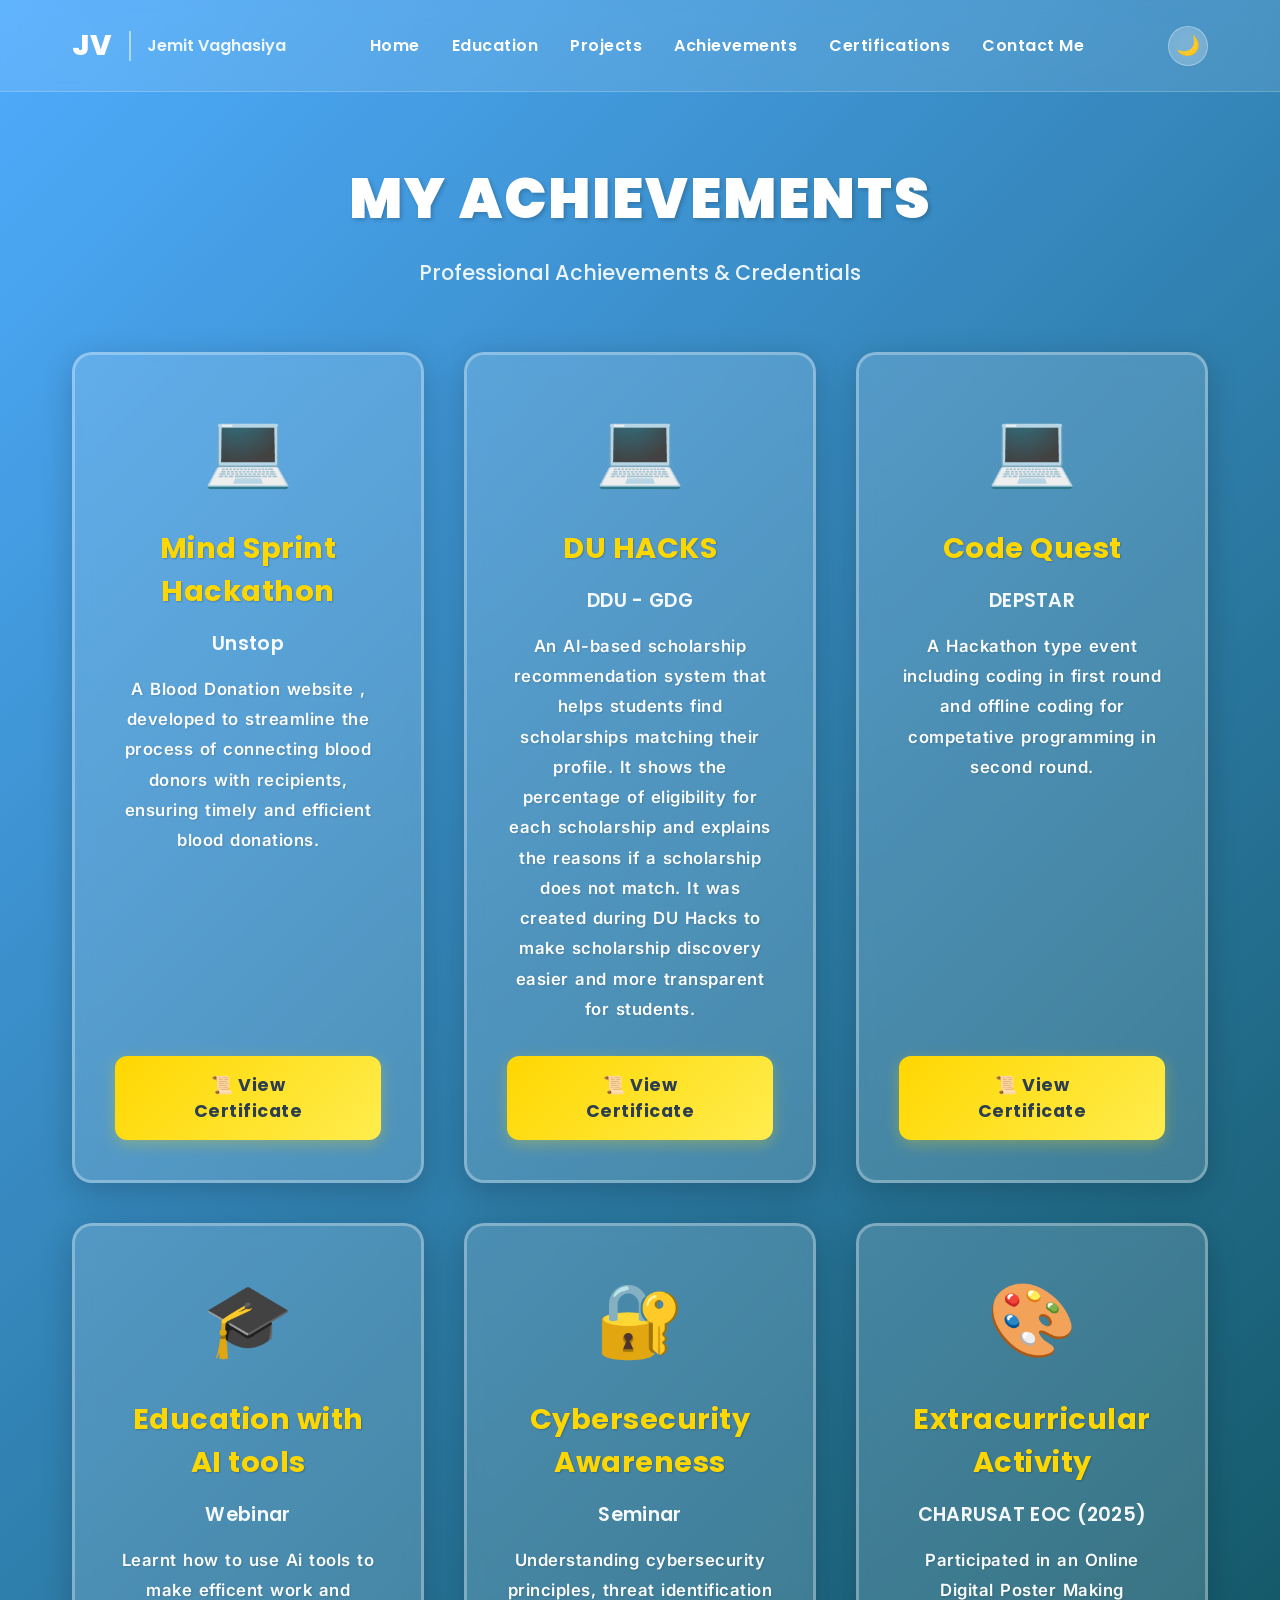
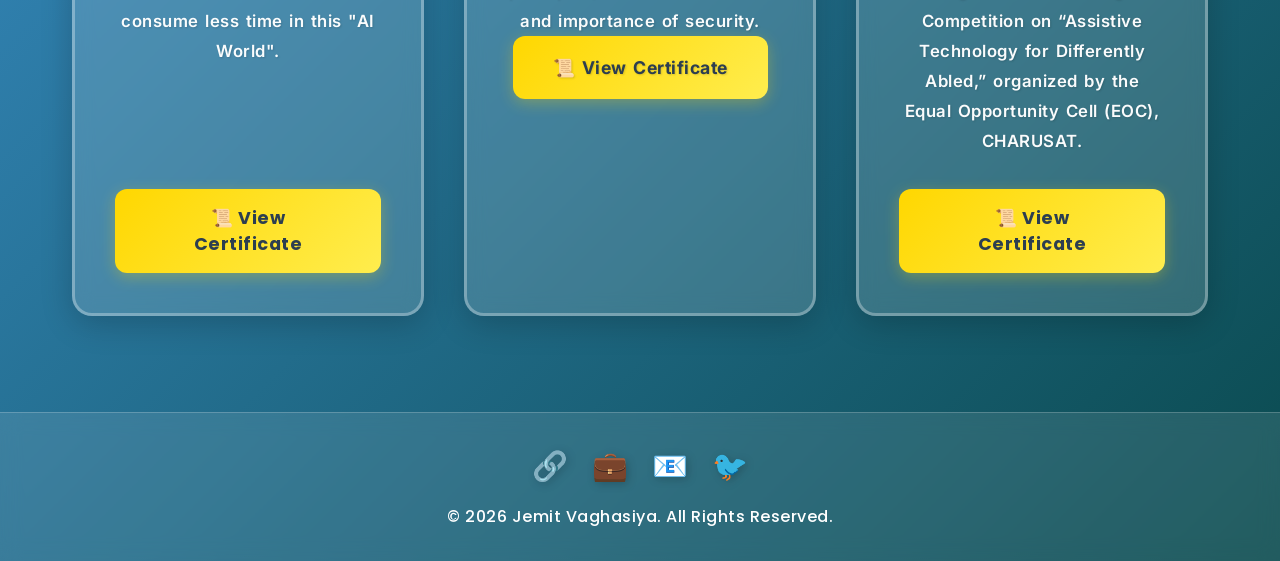
==== achievement.html @ acc0631f "New achievement added" ====
<!DOCTYPE html>
<html lang="en">

<head>
    <!-- Google anaylitics -->
    <!-- Google tag (gtag.js) -->
    <script async src="https://www.googletagmanager.com/gtag/js?id=G-RSH1RLZC3Y"></script>
    <script>
        window.dataLayer = window.dataLayer || [];
        function gtag() { dataLayer.push(arguments); }
        gtag('js', new Date());

        gtag('config', 'G-RSH1RLZC3Y');
    </script>
    <!-- Google anatlitics -->

    <meta charset="UTF-8">
    <meta name="viewport" content="width=device-width, initial-scale=1.0">
    <link rel="icon" type="image/png" href="logo.png">
    <link rel="preconnect" href="https://fonts.googleapis.com">
    <link rel="preconnect" href="https://fonts.gstatic.com" crossorigin>
    <link
        href="https://fonts.googleapis.com/css2?family=Poppins:wght@300;400;500;600;700;800;900&family=Inter:wght@400;500;600;700;800;900&display=swap"
        rel="stylesheet">
    <title>Achievements - Jemit Vaghasiya</title>
    <style>
        /* Reset */
        * {
            margin: 0;
            padding: 0;
            box-sizing: border-box;
        }

        body {
            font-family: 'Poppins', sans-serif;
            background: linear-gradient(135deg, #4facfe 0%, #0a4a4e 100%);
            color: #2c3e50;
            transition: background 0.3s, color 0.3s;
            min-height: 100vh;
        }

        /* Dark mode */
        body.dark {
            background: linear-gradient(135deg, #1a1a2e 0%, #16213e 100%);
            color: #eee;
        }

        /* Glassy Header */
        header {
            background: rgba(255, 255, 255, 0.1);
            backdrop-filter: blur(10px);
            -webkit-backdrop-filter: blur(10px);
            border-bottom: 1px solid rgba(255, 255, 255, 0.2);
            padding: 1.5rem 0;
            position: sticky;
            top: 0;
            z-index: 100;
        }

        body.dark header {
            background: rgba(22, 33, 62, 0.3);
            border-bottom: 1px solid rgba(255, 255, 255, 0.1);
        }

        /* Matte header when menu is open */
        header.menu-open {
            background: rgba(255, 255, 255, 0.95);
            backdrop-filter: none;
        }

        body.dark header.menu-open {
            background: rgba(22, 33, 62, 0.95);
        }

        nav {
            max-width: 1200px;
            margin: 0 auto;
            padding: 0 2rem;
            display: flex;
            justify-content: space-between;
            align-items: center;
        }

        /* Logo Container */
        .logo-container {
            display: flex;
            align-items: center;
            gap: 1rem;
        }

        .logo {
            font-size: 1.8rem;
            font-weight: 800;
            color: white;
            letter-spacing: 1px;
        }

        .logo-divider {
            width: 2px;
            height: 30px;
            background: rgba(255, 255, 255, 0.5);
        }

        .logo-subtitle {
            font-size: 1rem;
            font-weight: 600;
            color: rgba(255, 255, 255, 0.9);
        }

        header.menu-open .logo,
        header.menu-open .logo-subtitle {
            color: #2c3e50;
        }

        body.dark header.menu-open .logo,
        body.dark header.menu-open .logo-subtitle {
            color: #eee;
        }

        header.menu-open .logo-divider {
            background: rgba(44, 62, 80, 0.5);
        }

        body.dark header.menu-open .logo-divider {
            background: rgba(238, 238, 238, 0.5);
        }

        .nav-links {
            display: flex;
            gap: 2rem;
            list-style: none;
            align-items: center;
        }

        .nav-links a {
            color: white;
            text-decoration: none;
            font-weight: 600;
            transition: color 0.3s;
            letter-spacing: 0.5px;
        }

        .nav-links a:hover {
            color: #ffd700;
        }

        .theme-toggle {
            background: rgba(255, 255, 255, 0.2);
            backdrop-filter: blur(10px);
            border: 1px solid rgba(255, 255, 255, 0.3);
            color: white;
            width: 40px;
            height: 40px;
            border-radius: 50%;
            cursor: pointer;
            font-size: 1.2rem;
            transition: all 0.3s;
        }

        .theme-toggle:hover {
            background: rgba(255, 255, 255, 0.3);
            transform: scale(1.1);
        }

        /* Hamburger menu */
        .menu-toggle {
            display: none;
            flex-direction: column;
            cursor: pointer;
            gap: 4px;
            background: transparent;
            border: none;
            padding: 5px;
        }

        .menu-toggle span {
            width: 25px;
            height: 3px;
            background: white;
            transition: 0.3s;
        }

        header.menu-open .menu-toggle span {
            background: #2c3e50;
        }

        body.dark header.menu-open .menu-toggle span {
            background: #eee;
        }

        .menu-overlay {
            display: none;
        }

        /* Main content */
        .container {
            max-width: 1200px;
            margin: 0 auto;
            padding: 4rem 2rem;
            min-height: calc(100vh - 200px);
        }

        .page-title {
            font-size: 3.5rem;
            font-weight: 900;
            text-align: center;
            color: white;
            margin-bottom: 1rem;
            letter-spacing: 2px;
            text-shadow: 2px 2px 4px rgba(0, 0, 0, 0.2);
        }

        .page-subtitle {
            font-size: 1.3rem;
            text-align: center;
            color: rgba(255, 255, 255, 0.9);
            margin-bottom: 4rem;
            font-weight: 500;
        }

        /* Certifications Grid */
        .certifications-grid {
            display: grid;
            grid-template-columns: repeat(auto-fit, minmax(350px, 1fr));
            gap: 2.5rem;
            margin-top: 3rem;
        }

        /* Certificate Card */
        .certificate-card {
            background: rgba(255, 255, 255, 0.15);
            backdrop-filter: blur(10px);
            -webkit-backdrop-filter: blur(10px);
            border: 3px solid rgba(255, 255, 255, 0.3);
            border-radius: 20px;
            padding: 2.5rem;
            box-shadow: 0 8px 32px rgba(0, 0, 0, 0.2);
            transition: all 0.3s ease;
            display: flex;
            flex-direction: column;
            align-items: center;
            text-align: center;
        }

        body.dark .certificate-card {
            background: rgba(22, 33, 62, 0.4);
            border: 3px solid rgba(255, 255, 255, 0.2);
        }

        .certificate-card:hover {
            transform: translateY(-10px);
            box-shadow: 0 12px 40px rgba(0, 0, 0, 0.3);
            border-color: rgba(255, 215, 0, 0.5);
        }

        .certificate-icon {
            font-size: 4.5rem;
            margin-bottom: 1.5rem;
        }

        .certificate-name {
            font-size: 1.8rem;
            font-weight: 700;
            color: #ffd700;
            margin-bottom: 1rem;
            letter-spacing: 0.5px;
            text-shadow: 1px 1px 2px rgba(0, 0, 0, 0.2);
        }

        .certificate-issuer {
            font-size: 1.2rem;
            font-weight: 600;
            color: rgba(255, 255, 255, 0.95);
            margin-bottom: 1rem;
            letter-spacing: 0.3px;
        }

        .certificate-description {
            font-family: 'Inter', 'Poppins', sans-serif;
            font-size: 1.05rem;
            line-height: 1.8;
            color: rgba(255, 255, 255, 0.98);
            margin-bottom: 2rem;
            font-weight: 600;
            letter-spacing: 0.5px;
            text-shadow: 1px 1px 2px rgba(0, 0, 0, 0.15);
            word-spacing: 2px;
        }

        body.dark .certificate-description {
            color: rgba(255, 255, 255, 1);
            text-shadow: 1px 1px 3px rgba(0, 0, 0, 0.3);
        }

        /* View Certificate Button */
        .view-certificate-btn {
            padding: 1rem 2.5rem;
            background: linear-gradient(135deg, #ffd700, #ffed4e);
            color: #2c3e50;
            border: none;
            border-radius: 12px;
            font-size: 1.1rem;
            font-weight: 700;
            cursor: pointer;
            transition: all 0.3s ease;
            text-decoration: none;
            display: inline-flex;
            align-items: center;
            gap: 0.7rem;
            letter-spacing: 0.5px;
            box-shadow: 0 4px 15px rgba(255, 215, 0, 0.3);
            margin-top: auto;
        }

        .view-certificate-btn:hover {
            background: linear-gradient(135deg, #ffed4e, #fff59d);
            transform: translateY(-3px);
            box-shadow: 0 6px 20px rgba(255, 215, 0, 0.5);
        }

        /* Glassy Footer */
        footer {
            background: rgba(255, 255, 255, 0.1);
            backdrop-filter: blur(10px);
            -webkit-backdrop-filter: blur(10px);
            border-top: 1px solid rgba(255, 255, 255, 0.2);
            padding: 2rem;
            text-align: center;
            margin-top: 2rem;
        }

        body.dark footer {
            background: rgba(22, 33, 62, 0.3);
            border-top: 1px solid rgba(255, 255, 255, 0.1);
        }

        .social-links {
            display: flex;
            justify-content: center;
            gap: 1.5rem;
            margin-bottom: 1rem;
        }

        .social-links a {
            font-size: 1.8rem;
            transition: transform 0.3s;
            text-decoration: none;
            filter: drop-shadow(2px 2px 4px rgba(0, 0, 0, 0.2));
        }

        .social-links a:hover {
            transform: scale(1.3) rotate(10deg);
        }

        footer p {
            color: white;
            font-weight: 500;
            letter-spacing: 0.5px;
        }

        /* Responsive */
        @media (max-width: 768px) {
            .menu-toggle {
                display: flex;
            }

            .nav-links {
                position: fixed;
                top: 70px;
                right: -100%;
                width: 250px;
                height: calc(100vh - 70px);
                background: rgba(255, 255, 255, 0.95);
                backdrop-filter: none;
                flex-direction: column;
                align-items: flex-start;
                padding: 2rem;
                gap: 1.5rem;
                transition: right 0.3s;
                border-left: 1px solid rgba(0, 0, 0, 0.1);
            }

            body.dark .nav-links {
                background: rgba(22, 33, 62, 0.95);
                border-left: 1px solid rgba(255, 255, 255, 0.1);
            }

            .nav-links a {
                color: #2c3e50;
            }

            body.dark .nav-links a {
                color: #eee;
            }

            .nav-links.active {
                right: 0;
            }

            .menu-overlay {
                display: block;
                position: fixed;
                top: 0;
                left: 0;
                width: 100%;
                height: 100%;
                background: rgba(0, 0, 0, 0.5);
                opacity: 0;
                visibility: hidden;
                transition: all 0.3s;
                z-index: 98;
            }

            .menu-overlay.active {
                opacity: 1;
                visibility: visible;
            }

            .page-title {
                font-size: 2.5rem;
            }

            .page-subtitle {
                font-size: 1.1rem;
            }

            .certifications-grid {
                grid-template-columns: 1fr;
                gap: 2rem;
            }

            .certificate-name {
                font-size: 1.6rem;
            }

            .certificate-issuer {
                font-size: 1.1rem;
            }

            .certificate-description {
                font-size: 1rem;
            }

            .logo-subtitle {
                display: none;
            }

            .logo-divider {
                display: none;
            }
        }

        @media (max-width: 480px) {
            .page-title {
                font-size: 2rem;
            }

            .page-subtitle {
                font-size: 1rem;
            }

            .certificate-card {
                padding: 2rem;
            }

            .certificate-icon {
                font-size: 3.5rem;
            }

            .certificate-name {
                font-size: 1.4rem;
            }

            .certificate-issuer {
                font-size: 1rem;
            }

            .certificate-description {
                font-size: 0.95rem;
            }

            .view-certificate-btn {
                padding: 0.9rem 2rem;
                font-size: 1rem;
            }
        }
    </style>
</head>

<body>
    <!-- Header Navigation -->
    <header id="header">
        <nav>
            <!-- LEFT - Logo -->
            <div class="logo-container">
                <div class="logo">JV</div>
                <div class="logo-divider"></div>
                <div class="logo-subtitle">Jemit Vaghasiya</div>
            </div>

            <!-- CENTER - Hamburger Menu (Mobile Only) -->
            <button class="menu-toggle" id="menuToggle" onclick="toggleMenu()">
                <span></span>
                <span></span>
                <span></span>
            </button>

            <!-- Navigation Links -->
            <ul class="nav-links" id="navLinks">
                <li><a href="index.html" onclick="closeMenu()">Home</a></li>
                <li><a href="education.html" onclick="closeMenu()">Education</a></li>
                <li><a href="projects.html" onclick="closeMenu()">Projects</a></li>
                <li><a href="achievement.html" onclick="closeMenu()">Achievements</a></li>
                <li><a href="certification.html" onclick="closeMenu()">Certifications</a></li>
                <li><a href="contact.html" onclick="closeMenu()">Contact Me</a></li>
            </ul>

            <!-- RIGHT - Theme Toggle -->
            <button class="theme-toggle" onclick="toggleTheme()" id="themeBtn">🌙</button>
        </nav>
    </header>

    <!-- Menu Overlay (Mobile Only) -->
    <div class="menu-overlay" id="menuOverlay" onclick="closeMenu()"></div>

    <!-- Main Content -->
    <main>
        <div class="container">
            <h1 class="page-title">MY ACHIEVEMENTS</h1>
            <p class="page-subtitle">Professional Achievements & Credentials</p>

            <div class="certifications-grid">

                <!-- Certificate Card 1 -->
                <div class="certificate-card">
                    <div class="certificate-icon">💻</div>
                    <h2 class="certificate-name">Mind Sprint Hackathon </h2>
                    <h3 class="certificate-issuer">Unstop</h3>
                    <p class="certificate-description">
                        A Blood Donation website , developed to streamline the process of connecting blood donors with
                        recipients, ensuring timely and efficient blood donations.
                    </p>
                    <a href="https://unstop.com/certificate-preview/9b30bd69-a803-43da-8343-555a29f08410?utm_campaign=site-emails"
                        target="_blank" class="view-certificate-btn">
                        📜 View Certificate
                    </a>
                </div>


                <!-- card -2 -->
                <div class="certificate-card">
                    <div class="certificate-icon">💻</div>
                    <h2 class="certificate-name"> DU HACKS</h2>
                    <h3 class="certificate-issuer">DDU - GDG</h3>
                    <p class="certificate-description">
                        An AI-based scholarship recommendation system that helps students find scholarships matching
                        their profile.
                        It shows the percentage of eligibility for each scholarship and explains the reasons if a
                        scholarship does not match.
                        It was created during DU Hacks to make scholarship discovery easier and more transparent for
                        students.</p>
                    <a href="Certi/DU'Hacks.png" target="_blank" class="view-certificate-btn">
                        📜 View Certificate
                    </a>
                </div>

                <!-- card -3 -->
                <div class="certificate-card">
                    <div class="certificate-icon">💻</div>
                    <h2 class="certificate-name">Code Quest </h2>
                    <h3 class="certificate-issuer">DEPSTAR</h3>
                    <p class="certificate-description">
                        A Hackathon type event including coding in first round and offline coding for competative
                        programming in second round.
                    </p>
                    <a href="Certi/CodeQuest.pdf" target="_blank" class="view-certificate-btn">
                        📜 View Certificate
                    </a>
                </div>


                <!--  Card 4 -->
                <div class="certificate-card">
                    <div class="certificate-icon">🎓</div>
                    <h2 class="certificate-name">Education with AI tools</h2>
                    <h3 class="certificate-issuer">Webinar</h3>
                    <p class="certificate-description">
                        Learnt how to use Ai tools to make efficent work and consume less time in this "AI World".
                    </p>
                    <a href="Certi/AI.pdf" target="_blank" class="view-certificate-btn">
                        📜 View Certificate
                    </a>
                </div>



                <!--  Card 5 -->
                <div class="certificate-card">
                    <div class="certificate-icon">🔐</div>
                    <h2 class="certificate-name">Cybersecurity Awareness</h2>
                    <h3 class="certificate-issuer">Seminar</h3>
                    <p class="certificate-description">
                        Understanding cybersecurity principles, threat identification and importance of security.
                        <a href="Certi/cyber.pdf" target="_blank" class="view-certificate-btn">
                            📜 View Certificate
                        </a>
                </div>

                <!--  Card 6 -->
                <div class="certificate-card">
                    <div class="certificate-icon">🎨</div>

                    <h2 class="certificate-name">Extracurricular Activity</h2>

                    <h3 class="certificate-issuer">CHARUSAT EOC (2025)</h3>

                    <p class="certificate-description">
                        Participated in an Online Digital Poster Making Competition on “Assistive Technology for
                        Differently Abled,” organized by the Equal Opportunity Cell (EOC), CHARUSAT.
                    </p>
                    <a href="Certi/Poster Making.pdf" target="_blank" class="view-certificate-btn">
                        📜 View Certificate
                    </a>
                </div>
               


            </div>
        </div>
    </main>

    <!-- Footer -->
    <footer>
        <div class="social-links">
            <a href="https://github.com/Vaghasiya-Jemit-kanaiyalal" target="_blank" title="GitHub">🔗</a>
            <a href="https://www.linkedin.com/in/jemitvaghasiya/" target="_blank" title="LinkedIn">💼</a>
            <a href="mailto:jemitvaghasiya07@gmail.com" title="Email">📧</a>
            <a href="https://x.com/Jemit_Vaghasiya?t=oEFa4aZnasNAfRZT4tLyRQ&s=09" target="_blank" title="Twitter">🐦</a>
        </div>
        <p>&copy; 2026 Jemit Vaghasiya. All Rights Reserved.</p>
    </footer>

    <script>
        // Load saved theme IMMEDIATELY on page load (before page renders)
        (function () {
            const savedTheme = localStorage.getItem('theme') || 'light';
            if (savedTheme === 'dark') {
                document.body.classList.add('dark');
            }
        })();

        // Theme Toggle Function
        function toggleTheme() {
            const body = document.body;
            const themeBtn = document.getElementById('themeBtn');

            body.classList.toggle('dark');

            if (body.classList.contains('dark')) {
                themeBtn.textContent = '☀️';
                localStorage.setItem('theme', 'dark');
            } else {
                themeBtn.textContent = '🌙';
                localStorage.setItem('theme', 'light');
            }
        }

        // Update button icon on page load
        window.addEventListener('DOMContentLoaded', () => {
            const savedTheme = localStorage.getItem('theme') || 'light';
            const themeBtn = document.getElementById('themeBtn');

            if (savedTheme === 'dark') {
                themeBtn.textContent = '☀️';
            } else {
                themeBtn.textContent = '🌙';
            }
        });

        // Mobile Menu Toggle
        function toggleMenu() {
            const navLinks = document.getElementById('navLinks');
            const menuToggle = document.getElementById('menuToggle');
            const menuOverlay = document.getElementById('menuOverlay');
            const header = document.getElementById('header');

            navLinks.classList.toggle('active');
            menuToggle.classList.toggle('active');
            menuOverlay.classList.toggle('active');
            header.classList.toggle('menu-open');
        }

        function closeMenu() {
            const navLinks = document.getElementById('navLinks');
            const menuToggle = document.getElementById('menuToggle');
            const menuOverlay = document.getElementById('menuOverlay');
            const header = document.getElementById('header');

            navLinks.classList.remove('active');
            menuToggle.classList.remove('active');
            menuOverlay.classList.remove('active');
            header.classList.remove('menu-open');
        }

        // Close menu when clicking outside
        document.addEventListener('click', function (event) {
            const navLinks = document.getElementById('navLinks');
            const menuToggle = document.getElementById('menuToggle');

            if (!navLinks.contains(event.target) && !menuToggle.contains(event.target)) {
                closeMenu();
            }
        });
    </script>
</body>

</html>
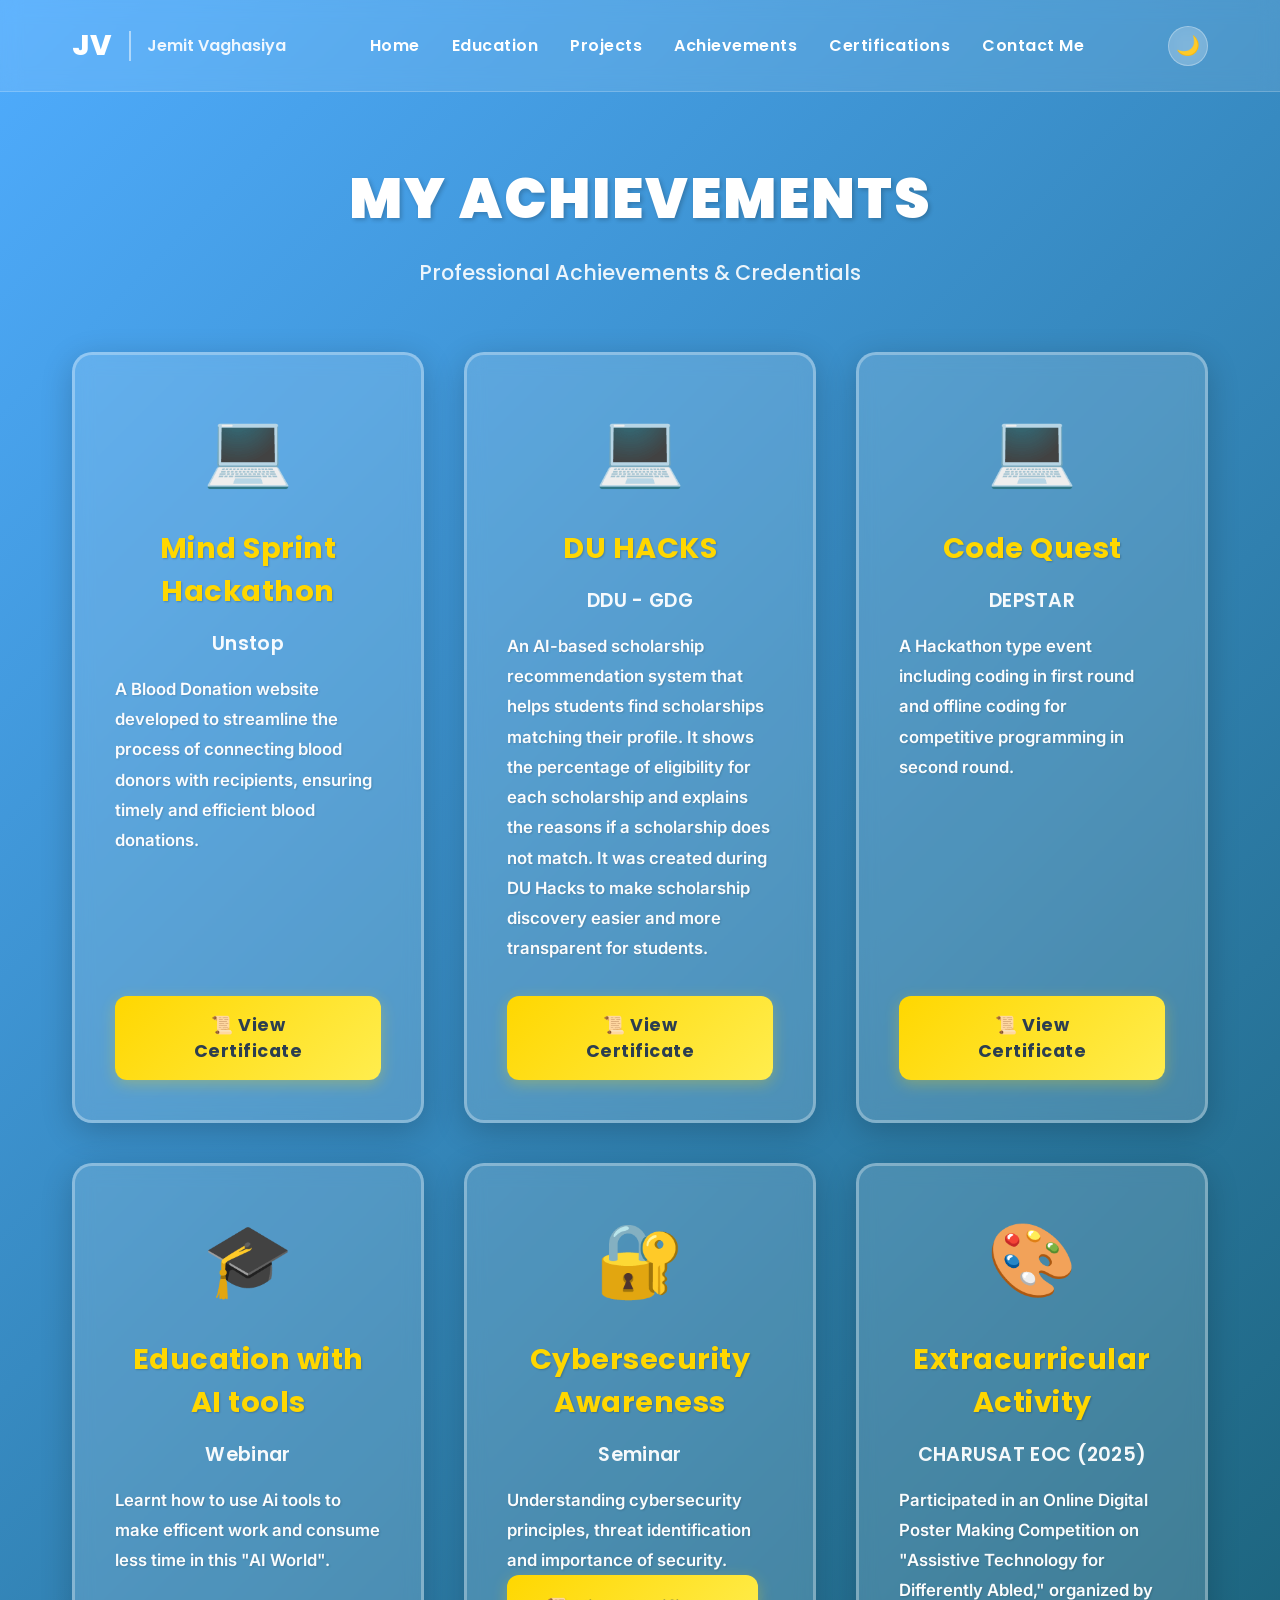
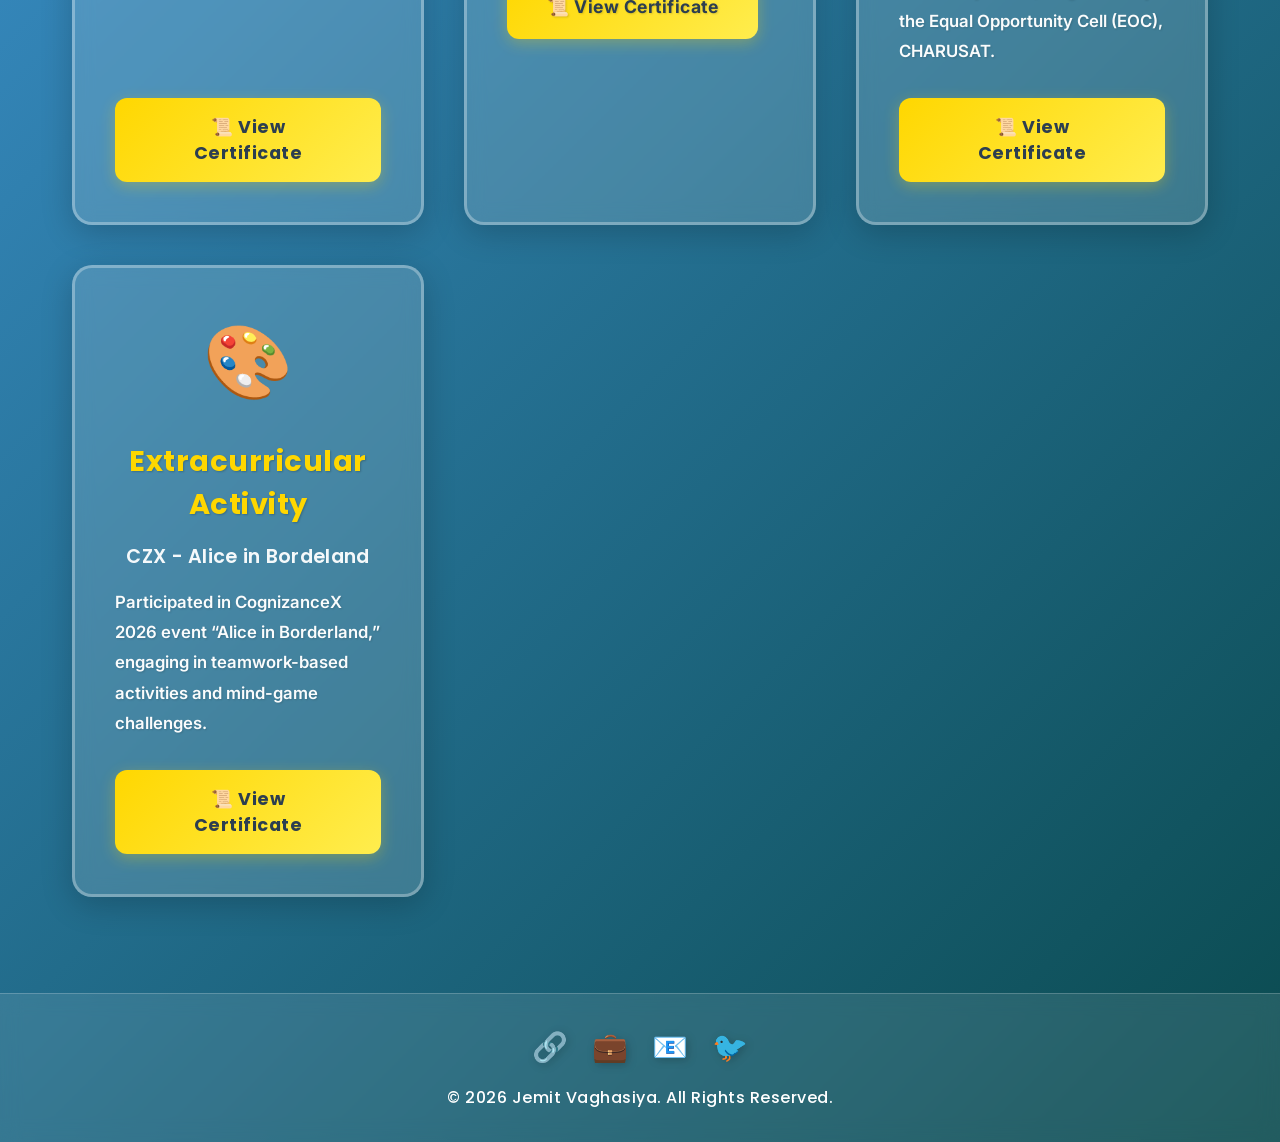
==== commit 70ff94c1: "Achievement and DataForge commited" ====
--- a/achievement.html
+++ b/achievement.html
@@ -282,9 +282,10 @@
             color: rgba(255, 255, 255, 0.98);
             margin-bottom: 2rem;
             font-weight: 600;
-            letter-spacing: 0.5px;
+            letter-spacing: normal;
             text-shadow: 1px 1px 2px rgba(0, 0, 0, 0.15);
-            word-spacing: 2px;
+            text-align: left;
+            word-spacing: normal;
         }
 
         body.dark .certificate-description {
@@ -536,10 +537,7 @@
                     <div class="certificate-icon">💻</div>
                     <h2 class="certificate-name">Mind Sprint Hackathon </h2>
                     <h3 class="certificate-issuer">Unstop</h3>
-                    <p class="certificate-description">
-                        A Blood Donation website , developed to streamline the process of connecting blood donors with
-                        recipients, ensuring timely and efficient blood donations.
-                    </p>
+                    <p class="certificate-description">A Blood Donation website developed to streamline the process of connecting blood donors with recipients, ensuring timely and efficient blood donations.</p>
                     <a href="https://unstop.com/certificate-preview/9b30bd69-a803-43da-8343-555a29f08410?utm_campaign=site-emails"
                         target="_blank" class="view-certificate-btn">
                         📜 View Certificate
@@ -552,13 +550,7 @@
                     <div class="certificate-icon">💻</div>
                     <h2 class="certificate-name"> DU HACKS</h2>
                     <h3 class="certificate-issuer">DDU - GDG</h3>
-                    <p class="certificate-description">
-                        An AI-based scholarship recommendation system that helps students find scholarships matching
-                        their profile.
-                        It shows the percentage of eligibility for each scholarship and explains the reasons if a
-                        scholarship does not match.
-                        It was created during DU Hacks to make scholarship discovery easier and more transparent for
-                        students.</p>
+                    <p class="certificate-description">An AI-based scholarship recommendation system that helps students find scholarships matching their profile. It shows the percentage of eligibility for each scholarship and explains the reasons if a scholarship does not match. It was created during DU Hacks to make scholarship discovery easier and more transparent for students.</p>
                     <a href="Certi/DU'Hacks.png" target="_blank" class="view-certificate-btn">
                         📜 View Certificate
                     </a>
@@ -569,10 +561,7 @@
                     <div class="certificate-icon">💻</div>
                     <h2 class="certificate-name">Code Quest </h2>
                     <h3 class="certificate-issuer">DEPSTAR</h3>
-                    <p class="certificate-description">
-                        A Hackathon type event including coding in first round and offline coding for competative
-                        programming in second round.
-                    </p>
+                    <p class="certificate-description">A Hackathon type event including coding in first round and offline coding for competitive programming in second round.</p>
                     <a href="Certi/CodeQuest.pdf" target="_blank" class="view-certificate-btn">
                         📜 View Certificate
                     </a>
@@ -614,11 +603,22 @@
 
                     <h3 class="certificate-issuer">CHARUSAT EOC (2025)</h3>
 
-                    <p class="certificate-description">
-                        Participated in an Online Digital Poster Making Competition on “Assistive Technology for
-                        Differently Abled,” organized by the Equal Opportunity Cell (EOC), CHARUSAT.
-                    </p>
+                    <p class="certificate-description">Participated in an Online Digital Poster Making Competition on "Assistive Technology for Differently Abled," organized by the Equal Opportunity Cell (EOC), CHARUSAT.</p>
                     <a href="Certi/Poster Making.pdf" target="_blank" class="view-certificate-btn">
+                        📜 View Certificate
+                    </a>
+                </div>
+
+                <!--  Card 7-->
+                <div class="certificate-card">
+                    <div class="certificate-icon">🎨</div>
+
+                    <h2 class="certificate-name">Extracurricular Activity</h2>
+
+                    <h3 class="certificate-issuer">CZX - Alice in Bordeland</h3>
+
+                    <p class="certificate-description">Participated in CognizanceX 2026 event “Alice in Borderland,” engaging in teamwork-based activities and mind-game challenges. </p>
+                    <a href="Certi/Alice in Borderland_CZX.jpg" target="_blank" class="view-certificate-btn">
                         📜 View Certificate
                     </a>
                 </div>
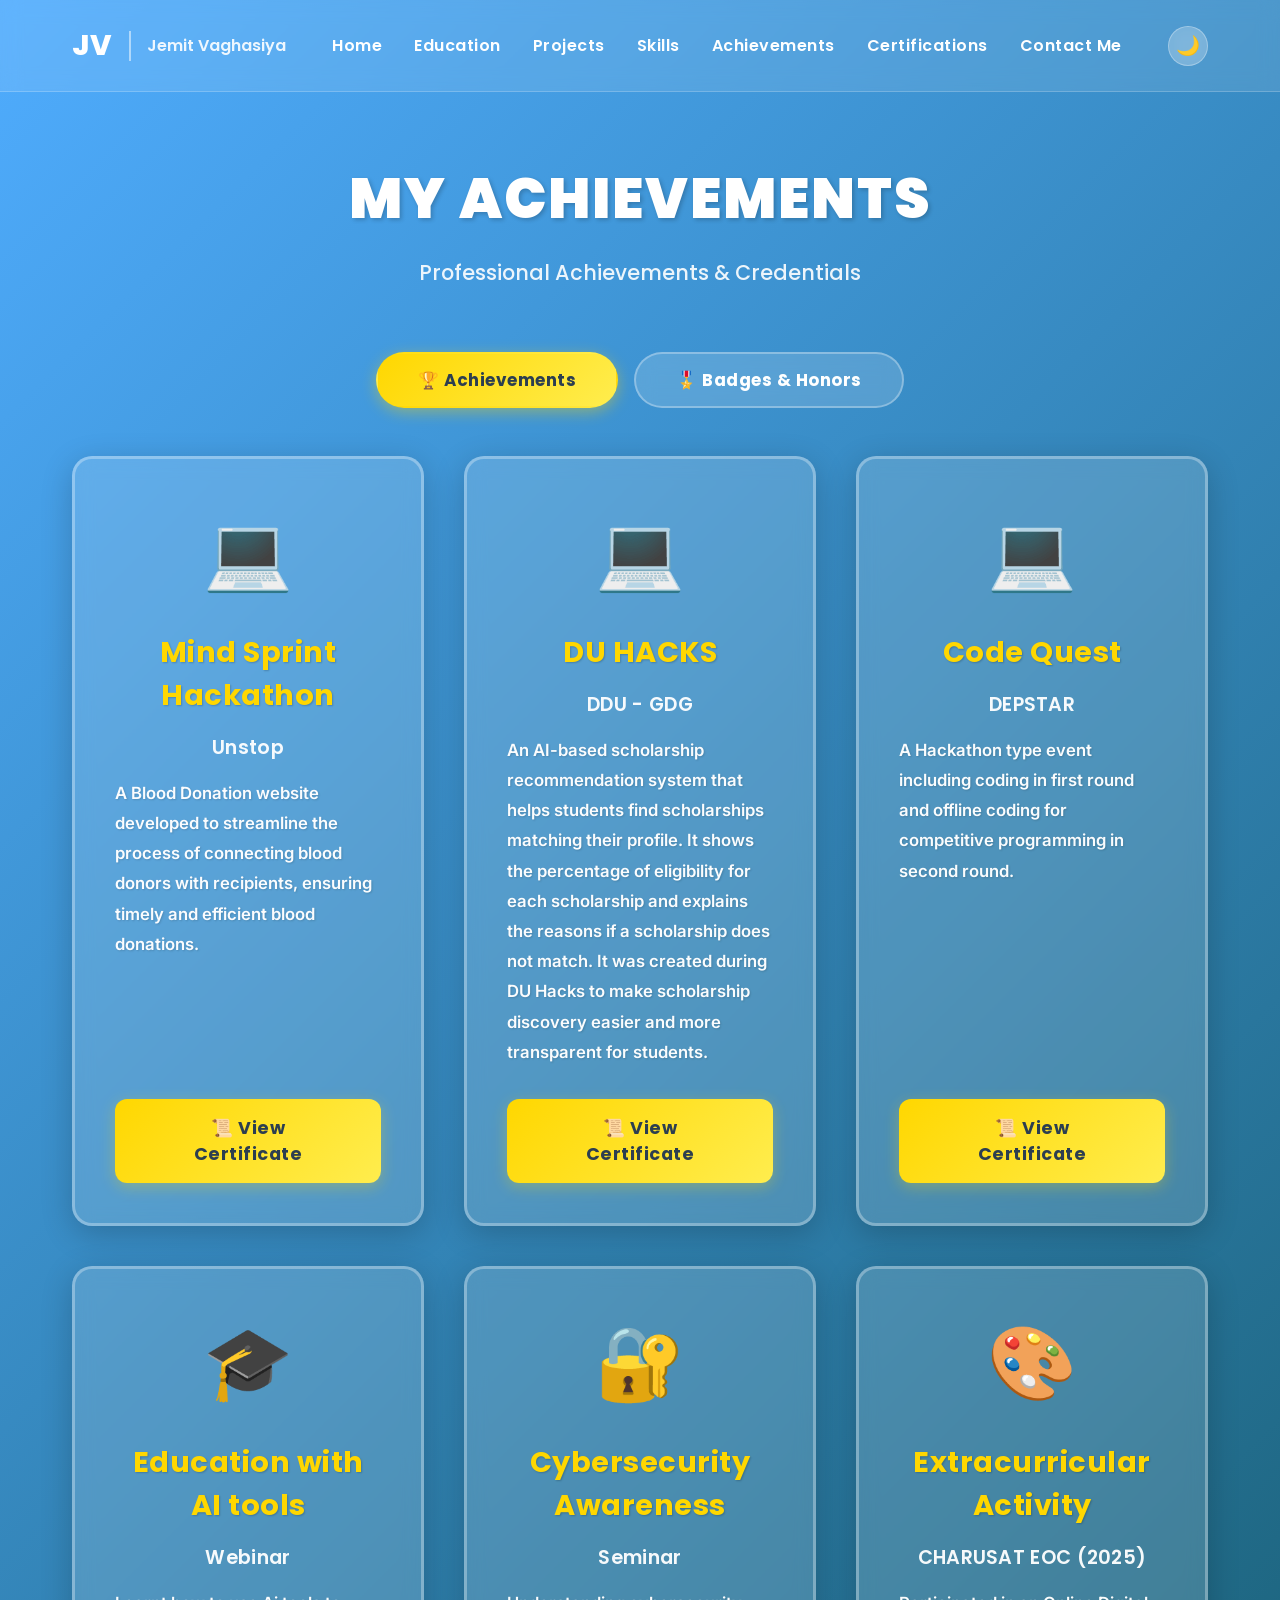
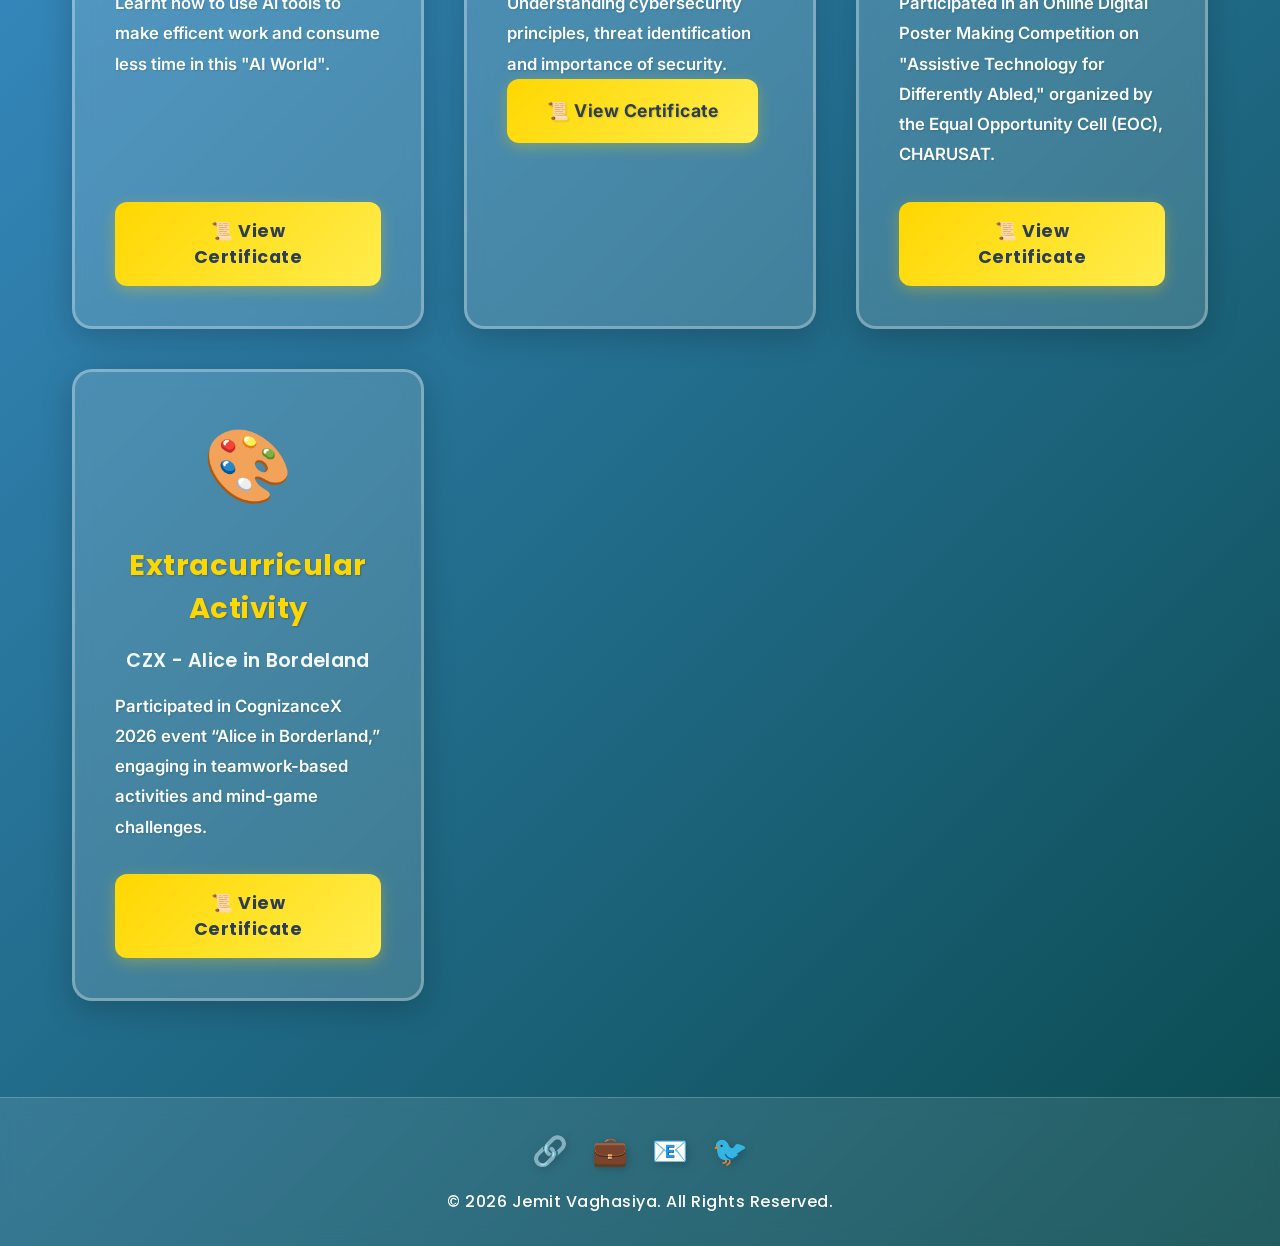
==== commit 3f840a61: "SKill page and Badges page added" ====
--- a/achievement.html
+++ b/achievement.html
@@ -24,6 +24,104 @@
         rel="stylesheet">
     <title>Achievements - Jemit Vaghasiya</title>
     <style>
+        /* Tabs */
+        .tabs {
+            display: flex;
+            justify-content: center;
+            gap: 1rem;
+            margin-bottom: 3rem;
+        }
+
+        .tab-btn {
+            padding: 0.8rem 2.5rem;
+            background: rgba(255,255,255,0.15);
+            backdrop-filter: blur(10px);
+            border: 2px solid rgba(255,255,255,0.3);
+            border-radius: 50px;
+            color: white;
+            font-family: 'Poppins', sans-serif;
+            font-size: 1.05rem;
+            font-weight: 700;
+            cursor: pointer;
+            transition: all 0.3s;
+            letter-spacing: 0.5px;
+        }
+
+        .tab-btn:hover { border-color: rgba(255,215,0,0.5); }
+
+        .tab-btn.active {
+            background: linear-gradient(135deg, #ffd700, #ffed4e);
+            color: #2c3e50;
+            border-color: transparent;
+            box-shadow: 0 4px 15px rgba(255,215,0,0.4);
+        }
+
+        .tab-content { display: none; }
+        .tab-content.active { display: block; }
+
+        /* Badges Grid */
+        .badges-grid {
+            display: grid;
+            grid-template-columns: repeat(auto-fill, minmax(220px, 1fr));
+            gap: 2rem;
+            margin-top: 1rem;
+        }
+
+        .badge-card {
+            background: rgba(255,255,255,0.15);
+            backdrop-filter: blur(10px);
+            -webkit-backdrop-filter: blur(10px);
+            border: 3px solid rgba(255,255,255,0.3);
+            border-radius: 20px;
+            padding: 1.5rem;
+            text-align: center;
+            transition: all 0.3s ease;
+        }
+
+        body.dark .badge-card { background: rgba(22,33,62,0.4); border: 3px solid rgba(255,255,255,0.2); }
+
+        .badge-card:hover {
+            transform: translateY(-8px);
+            box-shadow: 0 12px 40px rgba(0,0,0,0.3);
+            border-color: rgba(255,215,0,0.5);
+        }
+
+        .badge-card img {
+            width: 100%;
+            max-width: 180px;
+            height: 180px;
+            object-fit: contain;
+            border-radius: 12px;
+            margin-bottom: 1rem;
+        }
+
+        .badge-name {
+            font-size: 1.1rem;
+            font-weight: 700;
+            color: #ffd700;
+            letter-spacing: 0.3px;
+        }
+
+        .badge-issuer {
+            font-size: 0.95rem;
+            color: rgba(255,255,255,0.85);
+            margin-top: 0.3rem;
+            font-weight: 500;
+        }
+
+        .badge-placeholder {
+            width: 100%;
+            max-width: 180px;
+            height: 180px;
+            background: rgba(255,255,255,0.1);
+            border-radius: 12px;
+            display: flex;
+            align-items: center;
+            justify-content: center;
+            font-size: 4rem;
+            margin: 0 auto 1rem;
+        }
+
         /* Reset */
         * {
             margin: 0;
@@ -511,6 +609,7 @@
                 <li><a href="index.html" onclick="closeMenu()">Home</a></li>
                 <li><a href="education.html" onclick="closeMenu()">Education</a></li>
                 <li><a href="projects.html" onclick="closeMenu()">Projects</a></li>
+                <li><a href="skills.html" onclick="closeMenu()">Skills</a></li>
                 <li><a href="achievement.html" onclick="closeMenu()">Achievements</a></li>
                 <li><a href="certification.html" onclick="closeMenu()">Certifications</a></li>
                 <li><a href="contact.html" onclick="closeMenu()">Contact Me</a></li>
@@ -530,6 +629,14 @@
             <h1 class="page-title">MY ACHIEVEMENTS</h1>
             <p class="page-subtitle">Professional Achievements & Credentials</p>
 
+            <!-- Tabs -->
+            <div class="tabs">
+                <button class="tab-btn active" onclick="switchTab('achievements', this)">🏆 Achievements</button>
+                <button class="tab-btn" onclick="switchTab('badges', this)">🎖️ Badges & Honors</button>
+            </div>
+
+            <!-- Achievements Tab -->
+            <div class="tab-content active" id="tab-achievements">
             <div class="certifications-grid">
 
                 <!-- Certificate Card 1 -->
@@ -622,10 +729,59 @@
                         📜 View Certificate
                     </a>
                 </div>
-               
-
-
             </div>
+            </div>
+            <!-- /Achievements Tab -->
+
+
+
+
+
+
+
+
+
+
+
+
+
+
+
+
+
+
+<!-- Badges tab start -->
+            <!-- Badges & Honors Tab -->
+            <div class="tab-content" id="tab-badges">
+                <div class="badges-grid">
+
+                    <!-- badge -1 -->
+                        <div class="badge-card">
+                        <img src="Badges/GFG.png" alt="Badge Name">
+                        <div class="badge-name">60 Days Coding</div>
+                        <div class="badge-issuer">GeeksforGeeks</div>
+                    </div>
+
+                    <!-- badge -2 -->
+                        <div class="badge-card">
+                        <img src="Badges/GsSOC_open.png" alt="Badge Name">
+                        <div class="badge-name">GsSOC Open Source</div>
+                        <div class="badge-issuer">GSSoc'26</div>
+                    </div>
+
+                    <!-- badge -3 -->
+                        <div class="badge-card">
+                        <img src="Badges/GsSOC_contributor.png" alt="Badge Name">
+                        <div class="badge-name">GsSOC Contributor</div>
+                        <div class="badge-issuer">GSSoc'26</div>
+                    </div>
+
+                     
+
+                </div>
+            </div>
+            <!-- /Badges & Honors Tab -->
+
         </div>
     </main>
 
@@ -711,6 +867,13 @@
                 closeMenu();
             }
         });
+
+        function switchTab(tab, btn) {
+            document.querySelectorAll('.tab-content').forEach(t => t.classList.remove('active'));
+            document.querySelectorAll('.tab-btn').forEach(b => b.classList.remove('active'));
+            document.getElementById('tab-' + tab).classList.add('active');
+            btn.classList.add('active');
+        }
     </script>
 </body>
 
